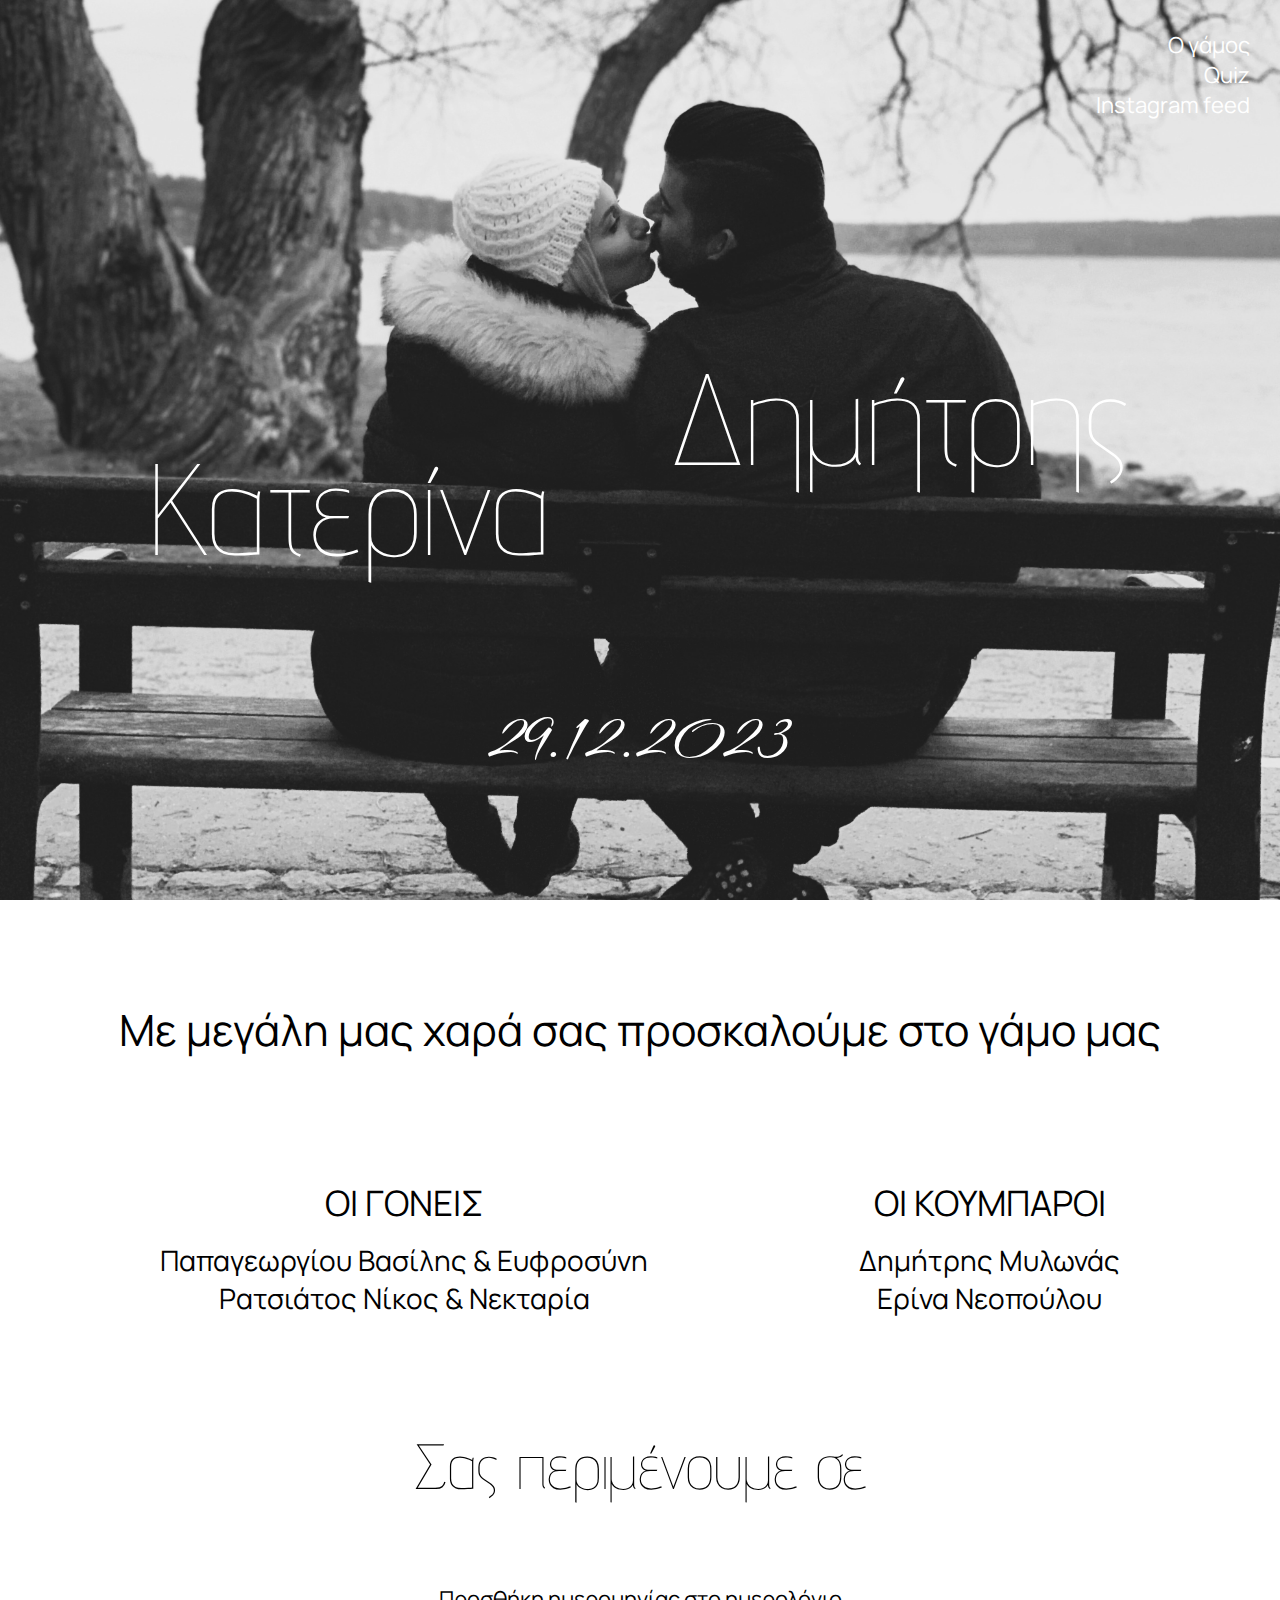
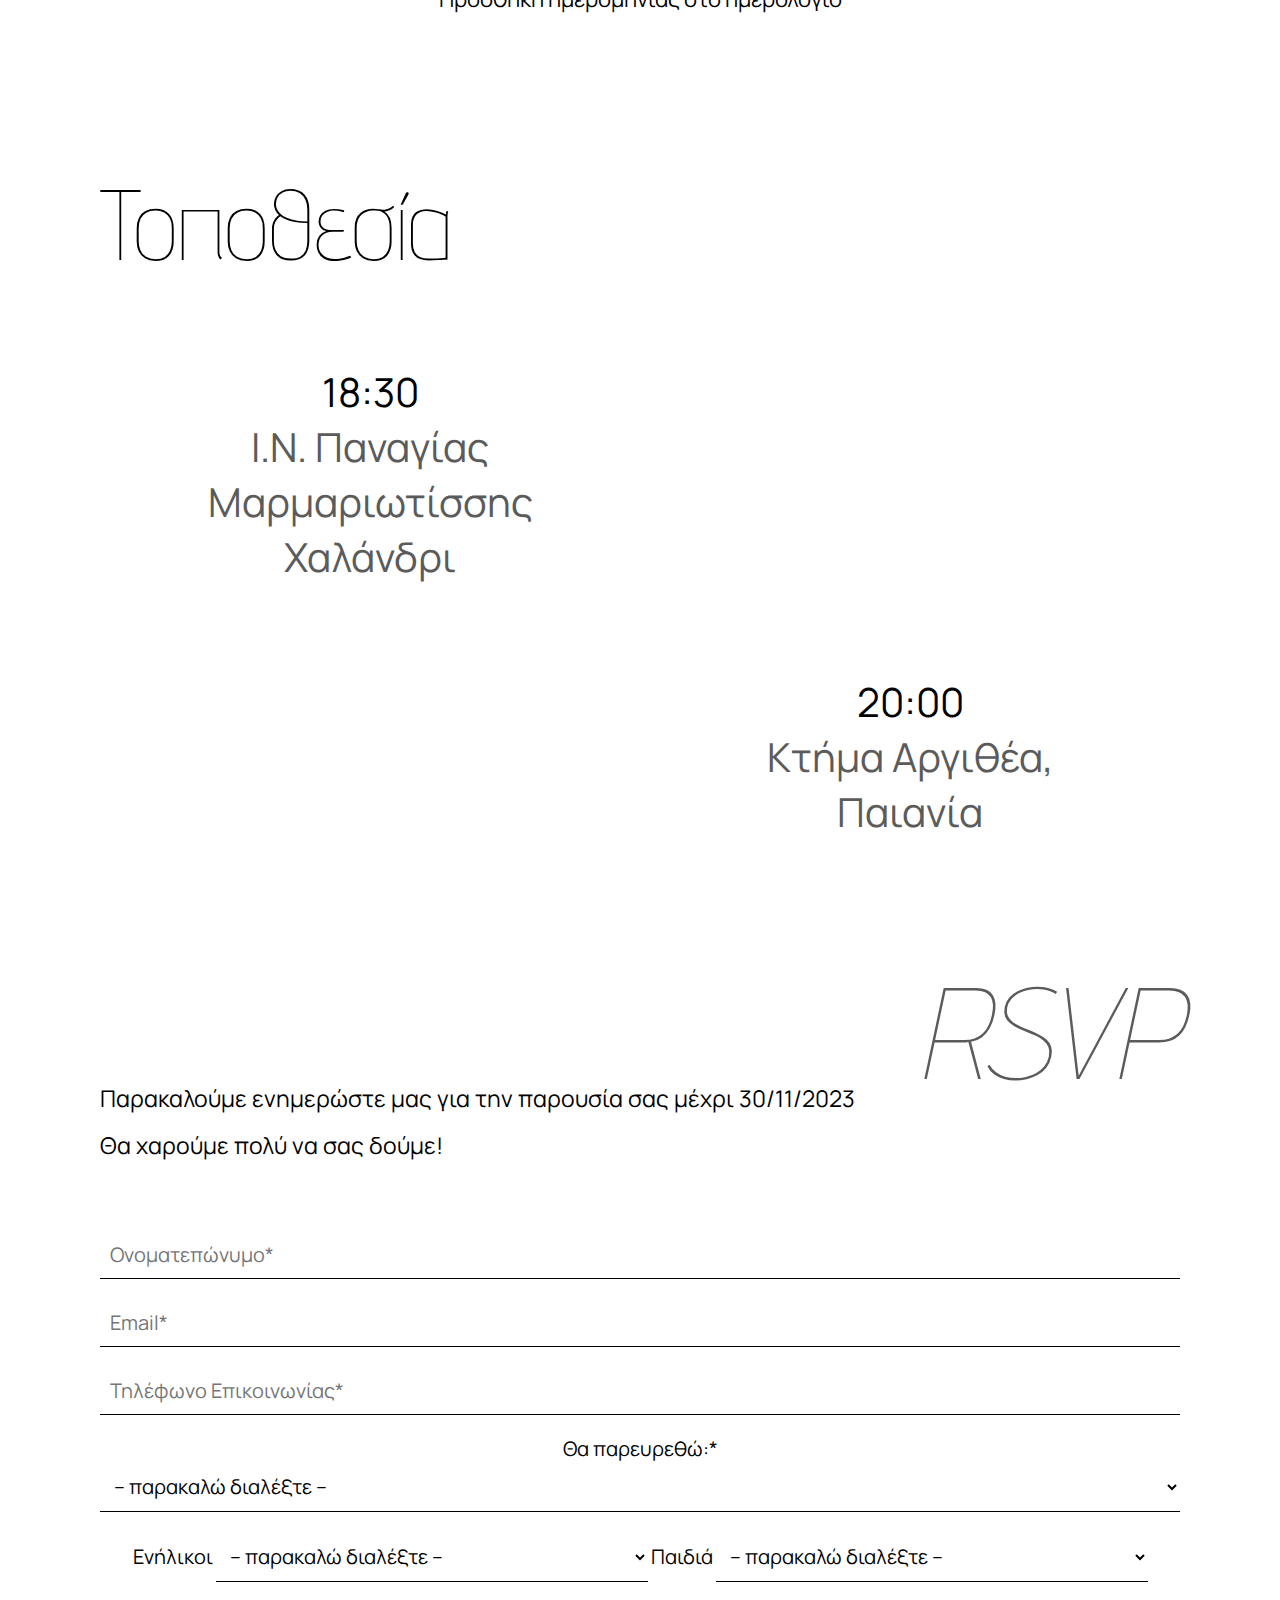
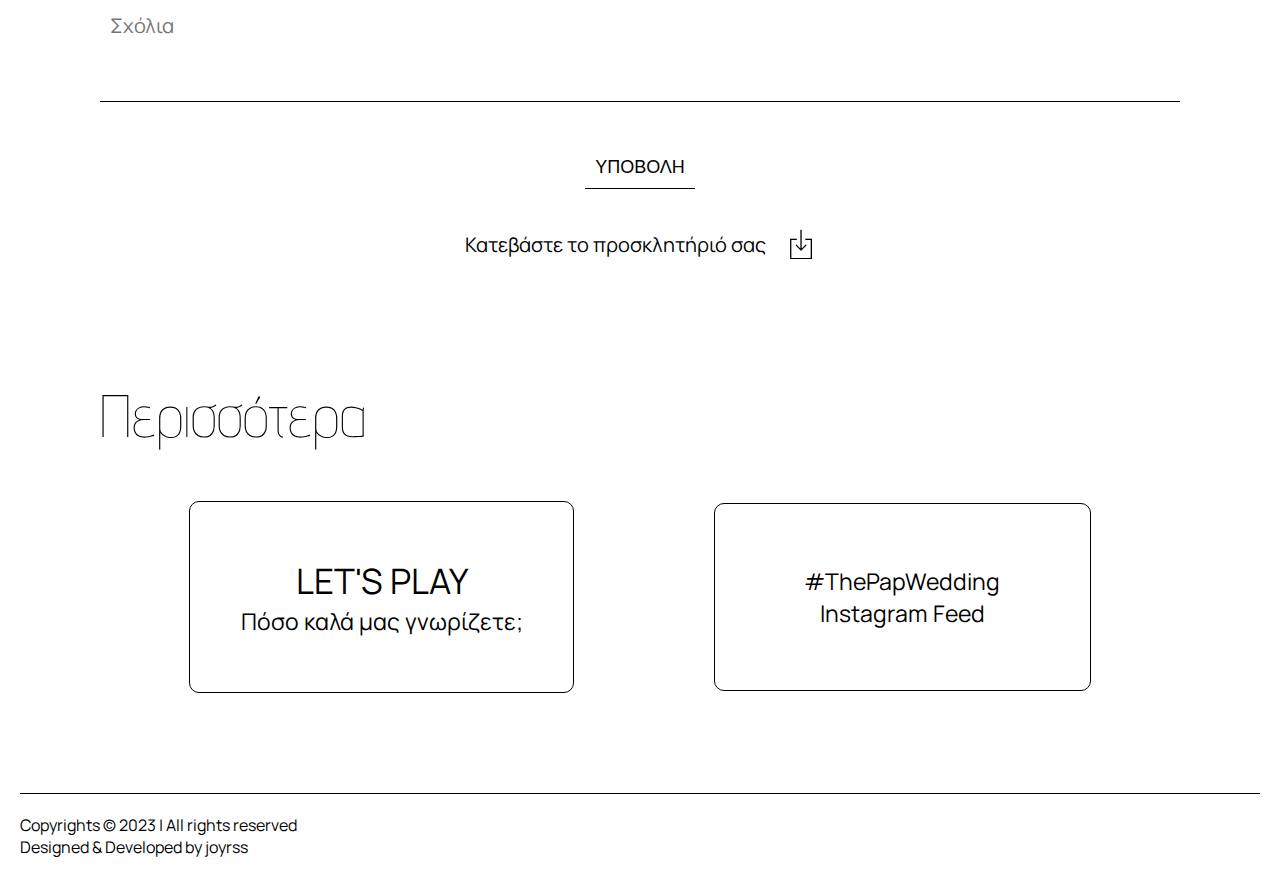
==== index.html @ 3415797a "Add files via upload" ====
<!DOCTYPE html>
<html lang="el">
    <head>
        <meta charset="UTF-8">
        <meta http-equiv="X-UA-Compatible" content="IE=edge,chrome=1" />
        <meta name="viewport" content="width=device-width, initial-scale=1, minimum-scale=1, maximum-scale=1" />
        <title>D & K</title>
        <link rel="stylesheet" href="home.css">
        <link rel="preconnect" href="https://fonts.googleapis.com">
        <link rel="preconnect" href="https://fonts.gstatic.com" crossorigin>
        <link href="https://fonts.googleapis.com/css2?family=Advent+Pro:ital,wght@0,100;0,200;0,300;0,400;0,500;0,600;0,700;0,800;0,900;1,100;1,200;1,300;1,400;1,500;1,600;1,700;1,800;1,900&family=Corinthia:wght@700&family=Manrope&display=swap" rel="stylesheet">

    </head>
    <body>
        <header class="main-header" id="top">
            <div class="main-img">
                <img src="img/Image from iOS (3).jpg">
                <div class="gradient"></div>
            </div>
            <div class="header-wrapper">
                <h1>Κατερίνα</h1>
                <h1>Δημήτρης</h1>
            </div>
            <ul class="menu">
                <li><a href="#invite">Ο γάμος</a></li>
                <li><a href="quiz.html">Quiz</a></li>
                <li><a href="instagram-feed.html">Instagram feed</a></li>
            </ul>
            <div class="date">
                <span>29.12.2023</span>
            </div>
        </header>
        <main>
            
            <section class="invite" id="invite">
                <div class="invite-wrapper flex column">
                    <div class="us">
                        <h3>Με μεγάλη μας χαρά σας προσκαλούμε στο γάμο μας</h3>
                        <h4 id="us"></h4>
                    </div>
                    <div class="people flex">
                        <div class="parents">
                            <h3>ΟΙ ΓΟΝΕΙΣ</h3>
                            <h4>Παπαγεωργίου Βασίλης & Ευφροσύνη <br>
                                Ρατσιάτος Νίκος & Νεκταρία</h4>
                        </div>
                        <div class="koump">
                            <h3>ΟΙ ΚΟΥΜΠΑΡΟΙ</h3>
                            <h4>Δημήτρης Μυλωνάς <br>
                                Ερίνα Νεοπούλου</h4>
                        </div>
                    </div>
                </div>
            </section>
            <section class="countdown-wrapper flex column " id="cntdn">
                <div class="cntdn-text">
                    <h2>Σας περιμένουμε σε</h2>
                </div>
                <div class="cntdn">
                    <div id="countdown"></div>
                </div>
                <div class="date-down">
                    <a href="#" id="addToCalendar"><span>Προσθήκη ημερομηνίας στο ημερολόγιο</span></a>
                </div>
            </section>
            <section class="location-wrapper" id="location">
                <h2>Τοποθεσία</h2>
                <div class="church-wrapper flex centered space">
                    <div class="church-text">
                        <span>18:30</span>
                        <h3>Ι.Ν. Παναγίας Μαρμαριωτίσσης <br>
                            Χαλάνδρι </h3>
                    </div>
                    <div class="church-map">
                        <iframe src="https://www.google.com/maps/embed?pb=!1m18!1m12!1m3!1d3143.3484220195533!2d23.795423476037275!3d38.01565599824762!2m3!1f0!2f0!3f0!3m2!1i1024!2i768!4f13.1!3m3!1m2!1s0x14a19859cf04efad%3A0x308432873ec3b0c5!2zzpnOtc-Bz4zPgiDOnc6xz4zPgiDOoM6xzr3Osc6zzq_Osc-CIM6czrHPgc68zrHPgc65z4nPhM6vz4PPg863z4I!5e0!3m2!1sel!2sgr!4v1697626937517!5m2!1sel!2sgr" width="600" height="450" style="border:0;" allowfullscreen="" loading="lazy" referrerpolicy="no-referrer-when-downgrade"></iframe>
                    </div>
                </div>
                <div class="party-wrapper flex centered space">
                    <div class="party-text">
                        <span>20:00</span>
                        <h3>Κτήμα Αργιθέα, 
                            <br>Παιανία</h3>
                    </div>
                    <div class="party-map">
                        <iframe src="https://www.google.com/maps/embed?pb=!1m18!1m12!1m3!1d3144.9100050018237!2d23.8813379760357!3d37.97922950035614!2m3!1f0!2f0!3f0!3m2!1i1024!2i768!4f13.1!3m3!1m2!1s0x14a19747cd3a5931%3A0xbebcf042e6227a79!2zzprPhM6uzrzOsSDOkc-BzrPOuc64zq3OsQ!5e0!3m2!1sel!2sgr!4v1697627037333!5m2!1sel!2sgr" width="600" height="450" style="border:0;" allowfullscreen="" loading="lazy" referrerpolicy="no-referrer-when-downgrade"></iframe>
                    </div>
                </div>
            </section>
            <section class="rsvp-wrapper" id="rsvp">
                <h2>RSVP</h2>
                <h3>Παρακαλούμε ενημερώστε μας για την παρουσία σας μέχρι 30/11/2023</h3>
                <h3>Θα χαρούμε πολύ να σας δούμε!</h3>
                <form class="rsvp-form" action="https://formspree.io/f/xqkvnovj"
                method="POST">
                    <input type="text" id="name" name="name" placeholder="Ονοματεπώνυμο*" required>
                    <input type="email" id="email" name="email" placeholder="Email*" required>
                    <input type="tel" id="tel" name="phone" placeholder="Τηλέφωνο Επικοινωνίας*" required>
                    <label for="attend">Θα παρευρεθώ:*</label>
                    <select id="attend" name="attend" required>
                        <option disabled selected value> -- παρακαλώ διαλέξτε -- </option>
                        <option value="yes">Ναι</option>
                        <option value="no">Όχι</option>
                    </select>
                    <label for="adults">Ενήλικοι</label>
                    <select id="adults" name="adults" required>
                        <option disabled selected value> -- παρακαλώ διαλέξτε -- </option>
                        <option value="1">1</option>
                        <option value="2">2</option>
                        <option value="2">3</option>
                        <option value="2">4</option>
                    </select>
                    <label for="kids">Παιδιά</label>
                    <select id="kids" name="kids">
                        <option disabled selected value> -- παρακαλώ διαλέξτε -- </option>
                        <option value="0">0</option>
                        <option value="1">1</option>
                        <option value="2">2</option>
                        <option value="2">3</option>
                        <option value="2">4</option>
                    </select>
                    <textarea id="message" name="message" placeholder="Σχόλια"></textarea>
                    <div class="send-btn flex">
                        <button type="submit" name="submit">ΥΠΟΒΟΛΗ</button>
                        <span></span>
                    </div>
                </form> 
                <div class="download-invitation">
                    <a href="invitation/dimitriskaterina.pdf" 
                    download="Προσκλητήριο">Κατεβάστε το προσκλητήριό σας
                    <img src="icons/icons8-download-100.png">
                    </a>
                </div>
            </section>
            <section>
                <div class="section-title">
                    <h2>Περισσότερα</h2>
                </div>
                <div class="buttons flex centered">
                    <div class="startgame-wrapper flex column">
                        <a href="quiz.html">
                            <div class="start">
                                LET'S PLAY
                            </div>
                            <h3>Πόσο καλά μας γνωρίζετε;</h3>
                        </a>
                    </div>
                    <div class="instagram-feed-wrapper flex column">
                        <a href="instagram-feed.html">
                            <h3> #ThePapWedding 
                                <br>Instagram Feed
                            </h3>
                        </a>
                    </div>
                </div>
            </section>
            <!--<div class="back">
                <span><a href="#top">back to top </a></span>
            </div>-->
        </main>

        <footer>
            <div class="footer-wrapper">
                <div class="copyrights flex column">
                    <span>Copyrights &copy; 2023 | All rights reserved</span>
                    <span>Designed & Developed by joyrss</span>
                </div>
            </div>
        </footer>

        <script src="script.js"></script>
        
    </body>
</html>
---- home.css ----
@font-face {
    font-family: 'Miama';
    src: url(font/miama/Miama.ttf);
}


body, div, h1, h2, h3, h4, h5, h6, p, ol, ul, blockquote, figure{
    margin:0;
    padding:0;
    font-weight: normal;
    font-size: unset;
}
body{
    position: relative;
    max-width: 1920px;
    margin:0 auto;
    font-family: 'Manrope', sans-serif;
    -webkit-text-size-adjust: 100%;
    background-color:#fff;
    color:#000;
    overflow-x: hidden;
}
a{
    text-decoration: none;
    color: inherit;
    cursor: pointer;
}
li{
    list-style-type: none;
}
html {
    scroll-behavior: smooth;
    -webkit-box-sizing: border-box;
    box-sizing: border-box;
}
*, *:before, *:after {
    -webkit-box-sizing: inherit;
    box-sizing: inherit;
}
.flex{
    display: flex;
}
.flex.column{
    flex-direction: column;
}
.flex.centered{
    align-items: center;
}
.flex.space{
    justify-content: space-between;
}
.main-header{
    position: relative;
}
.main-img{
    width:100%;
    height:100vh;
}

.main-img img{
    width:100%;
    height:100%;
    object-fit: cover;
}
.header-wrapper h1{
    position:absolute;
    bottom: 45%;
    right: 150px;
    color: #fff;
    font-size: 130px;
    font-family: 'Advent Pro',sans-serif;
    font-weight: 100;
}
.header-wrapper h1:first-of-type{
    left: 150px;
    bottom: 35%;
}
.menu{
    position: absolute;
    top: 30px;
    right: 30px;
    color: #fff;
    font-size: 22px;
    text-align: right;
}
.date{
    position: absolute;
    bottom: 100px;
    left: 10px;
    right: 10px;
    text-align: center;
    color: #fff;
    font-size: 100px;
    font-family: 'Corinthia', cursive;
}
.invite-wrapper{
    text-align: center;
    font-size: 43px;
    position: relative;
    z-index: 1;
    padding: 100px 100px 50px;
    height:100%;
    justify-content: space-between;
}
.people{
    justify-content: space-between;
    padding: 60px;
}
.us h4{
    font-family: 'Miama', sans-serif;
    font-size: 76px;
    padding-top: 60px;
}
.koump h3, .parents h3{
    padding-bottom: 14px;
    font-size: 35px;

}
.countdown-wrapper{
    text-align: center;
}
.cntdn-text h2{
    font-size:64px;
    padding-bottom: 30px;
    font-family: 'Advent Pro',sans-serif;
    font-weight: 100;
}
.cntdn{
    font-size:120px;
    position: relative;
    z-index: 1;
    font-family: 'Miama', sans-serif;

}
#countdown{
    line-height: 110px;
}
.countdown-wrapper{
    position: relative;
    padding-bottom: 100px;
}

.date-down{
    padding: 50px 100px 0;
    transition: all 0.5s ease-in-out;
    border: none;
}
.date-down:hover span{
    border-bottom:1px solid #000;
    transition: all 0.5s ease-in-out;
}
.date-down span{
    font-size: 22px;
}
.location-wrapper{
    text-align: center;
    padding: 50px 100px;
}
.location-wrapper h2{
    font-weight: 100;
    text-align: left;
    font-family: 'Advent Pro',sans-serif;
    font-size: 100px;
}
.dhms .days{
    padding-left:65px;
    padding-right:30px
}
.dhms .hours{
    padding:0 40px;
}
.dhms .min{
    padding: 0 40px;
}
.dhms .sec{
    padding: 0 20px;
}
.location-wrapper img{
    width:50px;
}
.church-text, .party-text, .church-map, .party-map{
    width:calc(100%/2);
    font-size:40px;
}
.church-map iframe, .party-map iframe{
    width: 100%;
    height: 100%;
    object-fit: cover;
    aspect-ratio: 2;
}
.party-wrapper{
    flex-direction: row-reverse;
}
.church-wrapper{
    padding-top:50px;
}
.church-text h3, .party-text h3{
    color: #5b5b5b;
}
.rsvp-wrapper{
    text-align: center;
    padding:50px 100px;
    height:100%;
}
.rsvp-wrapper h2{
    font-size: 130px;
    font-style: italic;
    line-height: 70px;
    font-weight: 100;
    font-family: 'Advent Pro',sans-serif;
    text-align: right;
    color: #5b5b5b;
}
.rsvp-wrapper h3{
    font-size: 23px;
    text-align: left;
    padding-top: 15px;
}
.rsvp-form input, .rsvp-form select, .rsvp-form textarea{
    width:100%;
    outline: none;
    border: none;
    border-bottom:1px solid #000;
    font-size:20px;
    padding:10px;
    margin-bottom:20px;
    font-family: 'Manrope',sans-serif;
    background-color: transparent;
}
.rsvp-form select#adults , .rsvp-form select#kids{
    width:40%;
}
.rsvp-form{
    padding-top: 70px;
}
.send-btn{
    justify-content: center;
    margin:20px;
    align-items: center;
}
.send-btn span{
    margin-left:20px;
    font-size:16px;
    display: none;
}
.rsvp-form label{
    font-size:20px;
}
.rsvp-form .send-btn button{
    width:unset;
    background-color: transparent;
    border: none;
    border-bottom: 1px solid #000;
    outline: none;
    font-size:18px;
    padding:10px;
    transition: all 0.4s ease-in-out;
}
.rsvp-form .send-btn button:hover{
    background-color: #d5d5d5;
    border:1px solid #000;
    transition: all 0.4s ease-in-out;
}
.rsvp-form textarea{
    min-height: 100px;
    resize: none;
}
.download-invitation{
    font-size: 20px;
    padding:20px;
}
.download-invitation a{
    display:flex;
    justify-content: center;
    align-items: center;
}
.download-invitation img{
    width:30px;
    margin-left:20px;
}
.people h4{
    font-size: 28px;
}
.startgame-wrapper{
    text-align: center; 
    width: calc((100% - 25px) / 3);
    border:1px solid #000;
    border-radius: 10px;
    aspect-ratio: 2;
    transition: all 0.5s ease-in-out;
    justify-content: center;
}
.start{
    font-size: 35px;
}
.startgame-wrapper h3{
    font-size: 23px;
}
.buttons{
    justify-content: space-evenly;
    padding: 0 50px 100px;
    height:100%;
    position: relative;
    z-index:1;
}
.instagram-feed-wrapper{
    width: calc((100% - 50px) / 3);
    text-align: center;
    font-size: 23px;
    border:1px solid #000;
    border-radius: 10px;
    aspect-ratio: 2;
    transition: all 0.5s ease-in-out;
    justify-content: center;
}
.section-title{
    padding: 50px 100px;
    font-size: 60px;
    font-family: 'Advent Pro', sans-serif;
}
.section-title h2{
    font-weight:100;
}
.back{
    transform: rotate(-90deg);
    transform-origin: left;
    position: fixed;
    bottom: 50px;
    left: 50px;
    z-index:1;
}
.glitter-middle{
    position: absolute;
    top: -20%;
    right: 0;
    z-index: 0;
}
.startgame-wrapper:hover , .instagram-feed-wrapper:hover{
    background-color: #d5d5d5;
    transition: all 0.5s ease-in-out;
}

.dark{
    color:#000;
}

.soon{
    text-align: center;
    height: 74vh;
    display: flex;
    flex-direction: column;
    justify-content: center;
    padding: 0px 30px;
    background: #d5d5d5;
}
.soon h2{
    font-size: 120px;
    font-family: 'Advent Pro',sans-serif;
}
.soon h3{
    font-size:25px;
}
.footer-wrapper{
    padding:20px 0;
    margin: 0 20px;
    border-top: 1px solid #000;
}

.container {
    width: 50%;
    justify-content: center;
    padding: 100px;
  }
  
.container h1 {
    font-size: 35px;
    padding-bottom: 50px;
}
  
.question {
    font-weight: bold;
    margin-bottom: 10px;
}
  
.options {
    margin-bottom: 20px;
}
  
.option {
    display: block;
    margin-bottom: 10px;
}
  
.button {
    display: inline-block;
    padding: 10px 20px;
    background-color: #d5d5d5;
    color: #000;
    border: none;
    cursor: pointer;
    font-size: 18px;
    border-radius: 4px;
    transition: background-color 0.3s;
    margin-right: 10px;
    width: 200px;
    font-family: 'Manrope' , sans-serif;
}
  
.button:hover {
    background-color: #000;
    color: #fff;
}
  
.result {
    text-align: center;
    font-size: 14px;
    font-weight: bold;
}
  
.hide{
    display: none;
}
.image-gallery{
    width: 50%;
    justify-content: space-around;
}
.image-gallery img{
    width: 40%;
    height: 70%;
    object-fit: cover;
    border-radius: 150px 150px 0 0;
    filter: grayscale(1) contrast(1.1) brightness(1.1);
}
.image-gallery img:last-of-type{
    align-self: flex-end;
    margin-bottom: 40px;
}
.rest-header .menu{
    position: relative;
    top:0;
    right:0;
}
.rest-header{
    justify-content: space-between;
    padding: 30px;
}
.quiz-wrapper{
    height:calc(100vh - 211px);
}
.our-logo{
    font-size: 25px;
}
#quiz{
    font-size: 19px;
}

@media screen and (max-width:1200px){
    .location-wrapper, .rsvp-wrapper,.section-title{
        padding: 50px;
    }
    .invite-wrapper{
        padding: 100px 50px 50px;
    }
    .church-text h3, .party-text h3{
        font-size: 30px;
    }
    .location-wrapper h2{
        font-size:80px;
    }
    .rsvp-wrapper h2 {
        font-size: 100px;
    }
}

@media screen and (max-width:1100px){
    
    .startgame-wrapper h3{
        font-size:18px;
    }
    .start{
        font-size:30px;
    }
    .header-wrapper h1:first-of-type{
        bottom:30%;
    }
    .image-gallery img{
        height:50%;
    }
}

@media screen and (max-width:900px){
    .invite-wrapper{
        font-size:30px;
    }
    .people h4 {
        font-size: 24px;
    }
    .koump h3, .parents h3{
        font-size:29px;
    }
    .people{
        padding: 30px 0;
    }
    .rsvp-form select#adults, .rsvp-form select#kids{
        width:100%;
    }
    .instagram-feed-wrapper,
    .startgame-wrapper{
        aspect-ratio: 1;
        padding:15px;
        width:calc((100% - 50px) / 2);
    }
    .container{
        padding:50px;
    }
    .container h1 {
        font-size: 28px;
    }
    #quiz {
        font-size: 16px;
    }
}
@media screen and (max-width:768px){
    .cntdn-text h2{
        font-size:50px;
    }
    .us h4{
        padding-top:20px;
        font-size: 69px;
    }
    .dhms{
        min-width: 500px;
        margin-top:-30px;
    }
    .cntdn{
        font-size:80px;
    }
    .date-down{
        padding: 0px 15px 70px;
    }
    .dhms .hours , .dhms .min , .dhms .sec{
        padding: 0 20px;
    }
    .countdown-wrapper {
        padding-bottom: 50px;
    }
    .invite-wrapper{
        padding:50px 30px;
    }
    .location-wrapper, .rsvp-wrapper, .section-title{
        padding:30px;
    }
    .church-text h3, .party-text h3 {
        font-size: 23px;
    }
    .church-text, .party-text, .church-map, .party-map{
        font-size:30px;
    }
    .rsvp-wrapper h2 {
        font-size: 80px;
    }
    .location-wrapper h2 {
        font-size: 60px;
    }
    .rsvp-wrapper h3{
        font-size:20px;
    }
    .rsvp-form{
        padding-top:40px;
    }
    .section-title{
        font-size: 50px;
    }
    .instagram-feed-wrapper{
        font-size:20px;
    }
    .buttons{
        padding:0 30px 70px;
    }
    .header-wrapper h1{
        width: 100%;
        right: 0;
        text-align: center;
        font-size: 90px;
    }
    .header-wrapper h1:first-of-type{
        width: 100%;
        left: 0;
        text-align: center;
    }
    .date{
        font-size: 75px;
    }
    .invite-wrapper {
        font-size: 25px;
    }
    .people h4 {
        font-size: 20px;
    }
    .koump h3, .parents h3 {
        font-size: 23px;
    }
    .church-map iframe, .party-map iframe{
        aspect-ratio: 1;
    }
    .quiz-wrapper{
        height:100%;
        flex-direction: column;
    }
    .image-gallery{
        width:100%;
    }
    .container{
        width:100%;
    }
    .image-gallery img{
        height: 400px;
    }
    .container{
        padding-top:30px;
    }
}
@media screen and (max-width:600px){
    .us h4{
        font-size:60px;
    }
    .parents{
        padding-bottom: 35px;
    }
    .people{
        flex-direction: column;
    }
}
@media screen and (max-width:500px){
    .buttons{
        flex-direction: column;
    }
    .instagram-feed-wrapper, .startgame-wrapper{
        width:100%;
        aspect-ratio: 2;
    }
    .startgame-wrapper{
        margin-bottom:20px;
    }
    .dhms .sec{
        padding:0;
    }
    .dhms .days{
        padding-right:0;
        padding-left: 0;
    }
    .dhms .hours, .dhms .min{
        padding:0;
    }
    .dhms{
        width:88%;
        min-width: unset;
    }
    .cntdn-text h2{
        padding-bottom: 20px;
    }
    .cntdn {
        font-size: 60px;
    }
    .cntdn-text h2 {
        font-size: 35px;
    }
    .header-wrapper h1:first-of-type {
        bottom: 40%;
    }
    .header-wrapper h1{
        font-size: 70px;
        bottom: 50%;
    }
    .date {
        font-size: 55px;
        bottom: 155px;
    }
    .menu{
        top:20px;
        right:20px;
        font-size:18px;
    }
    .invite-wrapper {
        padding: 30px 20px;
    }
    .us h4 {
        font-size: 55px;
    }
    .church-wrapper , .party-wrapper{
        padding-top: 30px;
        flex-direction: column;
    }
    .countdown-wrapper{
        padding-bottom:0;
    }
    .church-text, .party-text, .church-map, .party-map{
        width:100%;
        padding-bottom: 20px;
    }
    .party-wrapper{
        border-top: 1px solid #000;
    }
    .location-wrapper, .rsvp-wrapper, .section-title{
        padding:20px;
    }
    .rsvp-wrapper h2 {
        font-size: 60px;
    }
    .rsvp-form input, .rsvp-form select, .rsvp-form textarea{
        font-size:18px;
    }    
    .image-gallery img:first-of-type{
        border-radius: 150px 150px 0 300px;
    }
    .image-gallery img:last-of-type{
        border-radius: 150px 150px 300px 0;
        margin-bottom: 0;
    }
    .image-gallery{
        justify-content: center;
        padding: 30px 10px;
    }
    .image-gallery img{
        width:50%;
        height: unset;
    }
    .rest-header{
        padding:20px;
    }
    .container{
        padding: 30px 20px;
    }
    .soon{
        padding: 60px 30px;
    }
    .soon h2{
        font-size: 80px;
    }
    .soon h3 {
        font-size: 20px;
    }
}
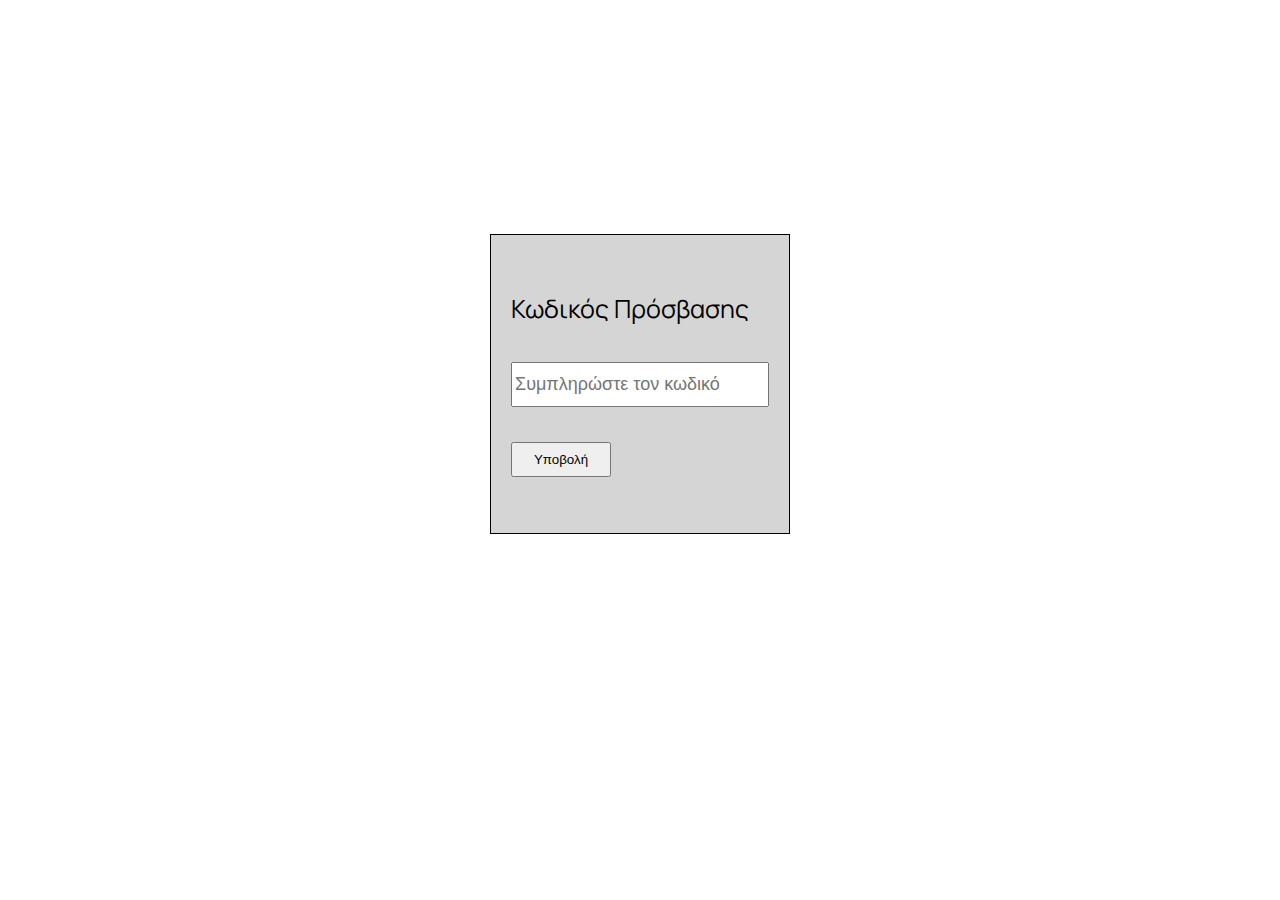
==== commit ae95d0af: "Update and rename password.html to index.html" ====
--- a/index.html
+++ b/index.html
@@ -1,173 +1,31 @@
 <!DOCTYPE html>
-<html lang="el">
-    <head>
-        <meta charset="UTF-8">
-        <meta http-equiv="X-UA-Compatible" content="IE=edge,chrome=1" />
-        <meta name="viewport" content="width=device-width, initial-scale=1, minimum-scale=1, maximum-scale=1" />
-        <title>D & K</title>
-        <link rel="stylesheet" href="home.css">
+<html lang="en">
+<head>
+    <meta charset="UTF-8">
+    <meta http-equiv="X-UA-Compatible" content="IE=edge,chrome=1" />
+    <meta name="viewport" content="width=device-width, initial-scale=1, minimum-scale=1, maximum-scale=1" />
+    <title>D & K | Password</title>
+    <link rel="stylesheet" href="home.css">
         <link rel="preconnect" href="https://fonts.googleapis.com">
         <link rel="preconnect" href="https://fonts.gstatic.com" crossorigin>
         <link href="https://fonts.googleapis.com/css2?family=Advent+Pro:ital,wght@0,100;0,200;0,300;0,400;0,500;0,600;0,700;0,800;0,900;1,100;1,200;1,300;1,400;1,500;1,600;1,700;1,800;1,900&family=Corinthia:wght@700&family=Manrope&display=swap" rel="stylesheet">
+</head>
+<body class="check">
+    <div class="checkpass flex column">
+        <h1>Κωδικός Πρόσβασης</h1>
+        <input type="password" id="password" placeholder="Συμπληρώστε τον κωδικό">
+        <button onclick="checkPassword()">Υποβολή</button>
+    </div>
 
-    </head>
-    <body>
-        <header class="main-header" id="top">
-            <div class="main-img">
-                <img src="img/Image from iOS (3).jpg">
-                <div class="gradient"></div>
-            </div>
-            <div class="header-wrapper">
-                <h1>Κατερίνα</h1>
-                <h1>Δημήτρης</h1>
-            </div>
-            <ul class="menu">
-                <li><a href="#invite">Ο γάμος</a></li>
-                <li><a href="quiz.html">Quiz</a></li>
-                <li><a href="instagram-feed.html">Instagram feed</a></li>
-            </ul>
-            <div class="date">
-                <span>29.12.2023</span>
-            </div>
-        </header>
-        <main>
-            
-            <section class="invite" id="invite">
-                <div class="invite-wrapper flex column">
-                    <div class="us">
-                        <h3>Με μεγάλη μας χαρά σας προσκαλούμε στο γάμο μας</h3>
-                        <h4 id="us"></h4>
-                    </div>
-                    <div class="people flex">
-                        <div class="parents">
-                            <h3>ΟΙ ΓΟΝΕΙΣ</h3>
-                            <h4>Παπαγεωργίου Βασίλης & Ευφροσύνη <br>
-                                Ρατσιάτος Νίκος & Νεκταρία</h4>
-                        </div>
-                        <div class="koump">
-                            <h3>ΟΙ ΚΟΥΜΠΑΡΟΙ</h3>
-                            <h4>Δημήτρης Μυλωνάς <br>
-                                Ερίνα Νεοπούλου</h4>
-                        </div>
-                    </div>
-                </div>
-            </section>
-            <section class="countdown-wrapper flex column " id="cntdn">
-                <div class="cntdn-text">
-                    <h2>Σας περιμένουμε σε</h2>
-                </div>
-                <div class="cntdn">
-                    <div id="countdown"></div>
-                </div>
-                <div class="date-down">
-                    <a href="#" id="addToCalendar"><span>Προσθήκη ημερομηνίας στο ημερολόγιο</span></a>
-                </div>
-            </section>
-            <section class="location-wrapper" id="location">
-                <h2>Τοποθεσία</h2>
-                <div class="church-wrapper flex centered space">
-                    <div class="church-text">
-                        <span>18:30</span>
-                        <h3>Ι.Ν. Παναγίας Μαρμαριωτίσσης <br>
-                            Χαλάνδρι </h3>
-                    </div>
-                    <div class="church-map">
-                        <iframe src="https://www.google.com/maps/embed?pb=!1m18!1m12!1m3!1d3143.3484220195533!2d23.795423476037275!3d38.01565599824762!2m3!1f0!2f0!3f0!3m2!1i1024!2i768!4f13.1!3m3!1m2!1s0x14a19859cf04efad%3A0x308432873ec3b0c5!2zzpnOtc-Bz4zPgiDOnc6xz4zPgiDOoM6xzr3Osc6zzq_Osc-CIM6czrHPgc68zrHPgc65z4nPhM6vz4PPg863z4I!5e0!3m2!1sel!2sgr!4v1697626937517!5m2!1sel!2sgr" width="600" height="450" style="border:0;" allowfullscreen="" loading="lazy" referrerpolicy="no-referrer-when-downgrade"></iframe>
-                    </div>
-                </div>
-                <div class="party-wrapper flex centered space">
-                    <div class="party-text">
-                        <span>20:00</span>
-                        <h3>Κτήμα Αργιθέα, 
-                            <br>Παιανία</h3>
-                    </div>
-                    <div class="party-map">
-                        <iframe src="https://www.google.com/maps/embed?pb=!1m18!1m12!1m3!1d3144.9100050018237!2d23.8813379760357!3d37.97922950035614!2m3!1f0!2f0!3f0!3m2!1i1024!2i768!4f13.1!3m3!1m2!1s0x14a19747cd3a5931%3A0xbebcf042e6227a79!2zzprPhM6uzrzOsSDOkc-BzrPOuc64zq3OsQ!5e0!3m2!1sel!2sgr!4v1697627037333!5m2!1sel!2sgr" width="600" height="450" style="border:0;" allowfullscreen="" loading="lazy" referrerpolicy="no-referrer-when-downgrade"></iframe>
-                    </div>
-                </div>
-            </section>
-            <section class="rsvp-wrapper" id="rsvp">
-                <h2>RSVP</h2>
-                <h3>Παρακαλούμε ενημερώστε μας για την παρουσία σας μέχρι 30/11/2023</h3>
-                <h3>Θα χαρούμε πολύ να σας δούμε!</h3>
-                <form class="rsvp-form" action="https://formspree.io/f/xqkvnovj"
-                method="POST">
-                    <input type="text" id="name" name="name" placeholder="Ονοματεπώνυμο*" required>
-                    <input type="email" id="email" name="email" placeholder="Email*" required>
-                    <input type="tel" id="tel" name="phone" placeholder="Τηλέφωνο Επικοινωνίας*" required>
-                    <label for="attend">Θα παρευρεθώ:*</label>
-                    <select id="attend" name="attend" required>
-                        <option disabled selected value> -- παρακαλώ διαλέξτε -- </option>
-                        <option value="yes">Ναι</option>
-                        <option value="no">Όχι</option>
-                    </select>
-                    <label for="adults">Ενήλικοι</label>
-                    <select id="adults" name="adults" required>
-                        <option disabled selected value> -- παρακαλώ διαλέξτε -- </option>
-                        <option value="1">1</option>
-                        <option value="2">2</option>
-                        <option value="2">3</option>
-                        <option value="2">4</option>
-                    </select>
-                    <label for="kids">Παιδιά</label>
-                    <select id="kids" name="kids">
-                        <option disabled selected value> -- παρακαλώ διαλέξτε -- </option>
-                        <option value="0">0</option>
-                        <option value="1">1</option>
-                        <option value="2">2</option>
-                        <option value="2">3</option>
-                        <option value="2">4</option>
-                    </select>
-                    <textarea id="message" name="message" placeholder="Σχόλια"></textarea>
-                    <div class="send-btn flex">
-                        <button type="submit" name="submit">ΥΠΟΒΟΛΗ</button>
-                        <span></span>
-                    </div>
-                </form> 
-                <div class="download-invitation">
-                    <a href="invitation/dimitriskaterina.pdf" 
-                    download="Προσκλητήριο">Κατεβάστε το προσκλητήριό σας
-                    <img src="icons/icons8-download-100.png">
-                    </a>
-                </div>
-            </section>
-            <section>
-                <div class="section-title">
-                    <h2>Περισσότερα</h2>
-                </div>
-                <div class="buttons flex centered">
-                    <div class="startgame-wrapper flex column">
-                        <a href="quiz.html">
-                            <div class="start">
-                                LET'S PLAY
-                            </div>
-                            <h3>Πόσο καλά μας γνωρίζετε;</h3>
-                        </a>
-                    </div>
-                    <div class="instagram-feed-wrapper flex column">
-                        <a href="instagram-feed.html">
-                            <h3> #ThePapWedding 
-                                <br>Instagram Feed
-                            </h3>
-                        </a>
-                    </div>
-                </div>
-            </section>
-            <!--<div class="back">
-                <span><a href="#top">back to top </a></span>
-            </div>-->
-        </main>
-
-        <footer>
-            <div class="footer-wrapper">
-                <div class="copyrights flex column">
-                    <span>Copyrights &copy; 2023 | All rights reserved</span>
-                    <span>Designed & Developed by joyrss</span>
-                </div>
-            </div>
-        </footer>
-
-        <script src="script.js"></script>
-        
-    </body>
-</html>+    <script>
+        function checkPassword() {
+            var password = document.getElementById("password").value;
+            if (password === "thepapwedding") {
+                window.location.href = "https://thepapwedding.gr";
+            } else {
+                alert("Λάθος κωδικός. Παρακαλώ προσπαθήστε ξανά.");
+            }
+        }
+    </script>
+</body>
+</html>
--- a/home.css
+++ b/home.css
@@ -255,6 +255,7 @@
     font-size:18px;
     padding:10px;
     transition: all 0.4s ease-in-out;
+    color: #000;
 }
 .rsvp-form .send-btn button:hover{
     background-color: #d5d5d5;
@@ -453,7 +454,35 @@
 #quiz{
     font-size: 19px;
 }
-
+.check{
+    background: #fff;
+    height:100vh;
+}
+.checkpass{
+    padding: 20px;
+    width: 300px;
+    height: 300px;
+    position: absolute;
+    top: 26%;
+    left: 11%;
+    right: 11%;
+    text-align: left;
+    margin: auto auto;
+    border: 1px solid #000;
+    justify-content: space-evenly;
+    background: #d5d5d5;
+}
+.checkpass button{
+    width: 100px;
+    height: 35px;
+}
+.checkpass input{
+    height: 45px;
+    font-size: 18px;
+}
+.checkpass h1{
+    font-size:25px;
+}
 @media screen and (max-width:1200px){
     .location-wrapper, .rsvp-wrapper,.section-title{
         padding: 50px;
@@ -740,4 +769,10 @@
     .soon h3 {
         font-size: 20px;
     }
-}+    .checkpass{
+        width: 90%;
+        left: 0;
+        right: 0;
+    }
+    
+}
